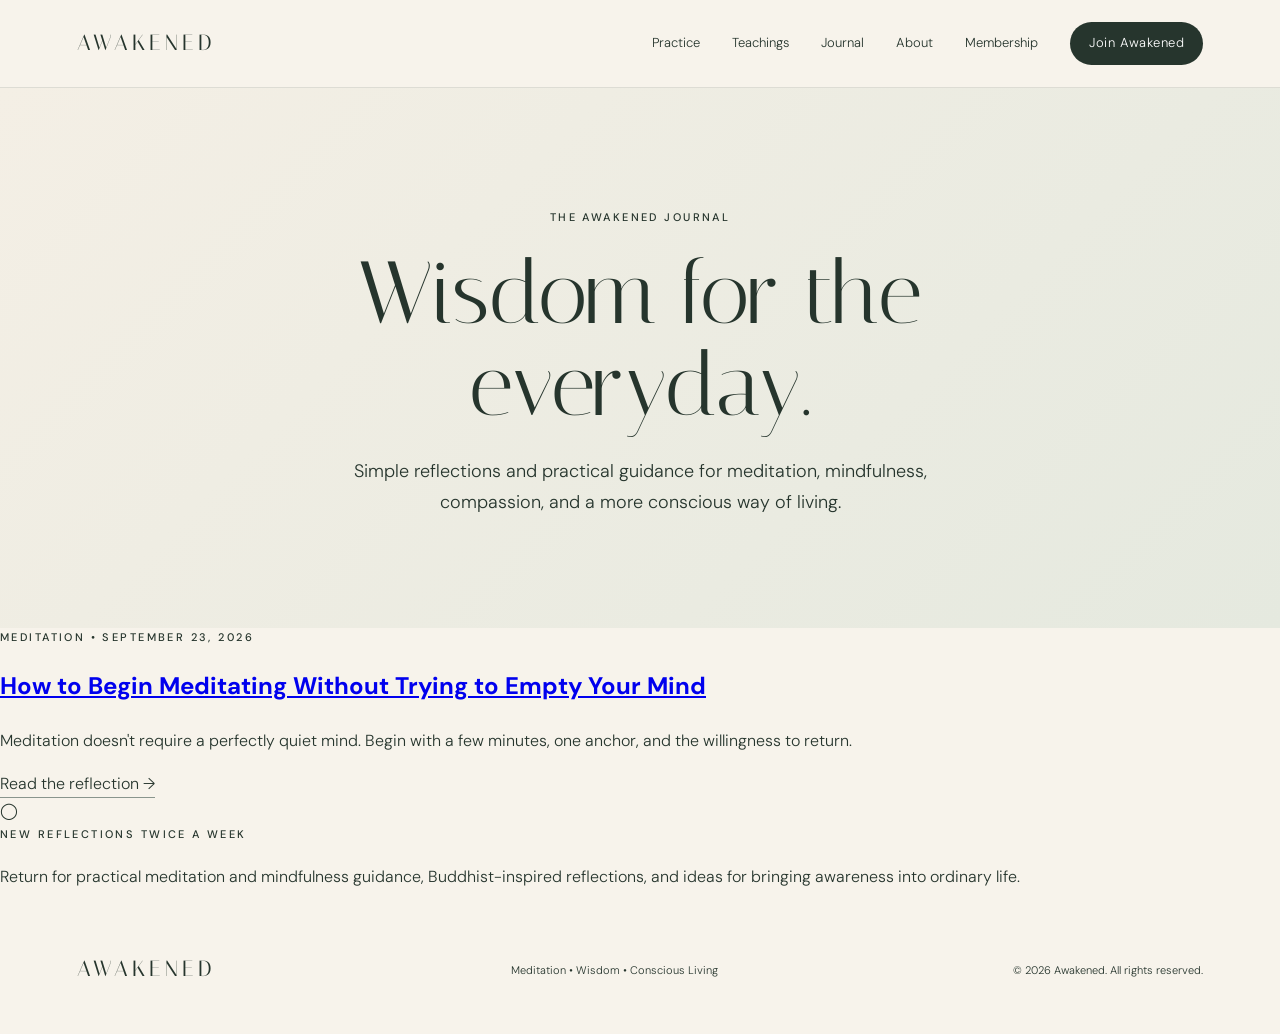
==== blog.html @ eaf8b945 "Add Awakened Journal: blog.html" ====
<!doctype html><html lang="en"><head><meta charset="utf-8"><meta name="viewport" content="width=device-width,initial-scale=1"><title>Journal | Awakened</title><meta name="description" content="Meditation, mindfulness, Buddhist-inspired wisdom and conscious living from Awakened."><link rel="stylesheet" href="styles.css"></head><body><header class="nav page-nav"><a class="brand" href="index.html">AWAKENED</a><button class="menu" aria-label="Open menu">☰</button><nav><a href="practice.html">Practice</a><a href="teachings.html">Teachings</a><a href="blog.html">Journal</a><a href="about.html">About</a><a href="membership.html">Membership</a><a class="pill small" href="membership.html">Join Awakened</a></nav></header><main><section class="page-hero"><p class="eyebrow">THE AWAKENED JOURNAL</p><h1>Wisdom for the everyday.</h1><p>Simple reflections and practical guidance for meditation, mindfulness, compassion, and a more conscious way of living.</p></section><section class="blog-index"><article class="blog-feature"><div><p class="eyebrow">MEDITATION • SEPTEMBER 23, 2026</p><h2><a href="blog/begin-meditating.html">How to Begin Meditating Without Trying to Empty Your Mind</a></h2><p>Meditation doesn't require a perfectly quiet mind. Begin with a few minutes, one anchor, and the willingness to return.</p><a class="text-link" href="blog/begin-meditating.html">Read the reflection →</a></div><div class="journal-mark">◯</div></article><div class="blog-coming"><p class="eyebrow">NEW REFLECTIONS TWICE A WEEK</p><p>Return for practical meditation and mindfulness guidance, Buddhist-inspired reflections, and ideas for bringing awareness into ordinary life.</p></div></section></main><footer><a class="brand" href="index.html">AWAKENED</a><p>Meditation • Wisdom • Conscious Living</p><p>© 2026 Awakened. All rights reserved.</p></footer><script src="script.js"></script></body></html>
---- styles.css ----
@import url('https://fonts.googleapis.com/css2?family=DM+Sans:wght@300;400;500&family=Italiana&display=swap');
:root{--ink:#26352d;--sage:#7f927f;--pale:#edf0e8;--sand:#e7ddcc;--cream:#f7f3eb;--white:#fff;--serif:'Italiana',serif;--sans:'DM Sans',sans-serif}*{box-sizing:border-box}html{scroll-behavior:smooth}body{margin:0;background:var(--cream);color:var(--ink);font-family:var(--sans);font-weight:300;line-height:1.7}.nav{height:88px;display:flex;align-items:center;justify-content:space-between;padding:0 6vw;border-bottom:1px solid rgba(38,53,45,.12);position:absolute;width:100%;z-index:5}.brand{font-family:var(--serif);font-size:22px;letter-spacing:.18em;color:var(--ink);text-decoration:none}.nav nav{display:flex;gap:32px;align-items:center}.nav nav a{color:var(--ink);text-decoration:none;font-size:13px}.menu{display:none;background:none;border:0;font-size:22px}.hero{min-height:760px;padding:190px 8vw 100px;position:relative;overflow:hidden;background:linear-gradient(110deg,#f4efe5 0%,#e9eadf 100%)}.hero-inner{max-width:760px;position:relative;z-index:2}.eyebrow{font-size:11px;letter-spacing:.22em;font-weight:500;margin:0 0 20px}.hero h1{font-family:var(--serif);font-size:clamp(55px,7vw,96px);line-height:1.02;font-weight:400;margin:0 0 30px}.hero h1 em{font-weight:400;color:var(--sage)}.lead{font-size:19px;max-width:570px}.actions{display:flex;gap:30px;align-items:center;margin-top:40px}.pill{display:inline-block;background:var(--ink);color:white!important;text-decoration:none;padding:15px 27px;border-radius:99px;font-size:13px;letter-spacing:.04em}.pill.small{padding:10px 19px}.text-link{color:var(--ink);text-decoration:none;border-bottom:1px solid #89958d;padding-bottom:3px}.orb{position:absolute;width:560px;height:560px;border-radius:50%;right:-90px;top:130px;background:radial-gradient(circle at 35% 35%,rgba(255,255,255,.9),rgba(127,146,127,.28));filter:blur(1px)}.intro{text-align:center;padding:120px 8vw;max-width:1050px;margin:auto}.intro h2,.section-head h2,.about h2,.membership h2,.newsletter h2{font-family:var(--serif);font-size:clamp(36px,4vw,57px);line-height:1.18;font-weight:400;margin:0 0 25px}.intro>p:last-child{max-width:680px;margin:25px auto 0}.cards-wrap{padding:100px 7vw;background:var(--pale)}.section-head{display:flex;justify-content:space-between;gap:50px;align-items:end;max-width:1200px;margin:auto}.section-head>p{max-width:390px}.cards{display:grid;grid-template-columns:repeat(3,1fr);max-width:1200px;margin:50px auto 0;border-top:1px solid #b8c1b7}.cards article{padding:38px 35px;border-right:1px solid #b8c1b7}.cards article:last-child{border:0}.cards span{font-size:11px}.icon{font-size:42px;margin:55px 0 20px}.cards h3,.member-card h3{font-family:var(--serif);font-size:30px;font-weight:400}.cards a{color:var(--ink);font-size:13px}.about{display:grid;grid-template-columns:1fr 1fr;gap:9vw;padding:130px 8vw;align-items:center}.portrait{min-height:580px;background:#d9ded4;display:flex;flex-direction:column;justify-content:center;align-items:center;text-align:center}.enso{font-size:160px;font-weight:100;line-height:1;color:#879687}.portrait p{font-size:12px;letter-spacing:.1em}.about>div:last-child{max-width:540px}.quote{background:var(--ink);color:white;text-align:center;padding:110px 8vw}.enso-small{font-size:60px;opacity:.5}.quote blockquote{font-family:var(--serif);font-size:clamp(35px,5vw,64px);max-width:900px;margin:25px auto;line-height:1.2}.membership{padding:120px 8vw;display:grid;grid-template-columns:1.2fr .8fr;gap:10vw;align-items:center}.membership>div:first-child{max-width:650px}.member-card{background:var(--sand);padding:50px}.member-card ul{padding:0;list-style:none;margin:30px 0}.member-card li{padding:10px 0;border-bottom:1px solid rgba(38,53,45,.15)}.member-card li:before{content:'✓';margin-right:12px}.full{display:block;text-align:center;margin:30px 0 15px}.member-card small{display:block;text-align:center}.newsletter{text-align:center;background:#899a89;color:white;padding:100px 8vw}.newsletter p{margin:12px auto 30px}.light{background:white;color:var(--ink)!important}footer{padding:45px 6vw;display:flex;justify-content:space-between;align-items:center;font-size:11px}footer p{margin:0}@media(max-width:800px){.nav nav{display:none}.nav nav.open{display:flex;position:absolute;top:88px;left:0;right:0;background:var(--cream);padding:30px;flex-direction:column}.menu{display:block}.hero{min-height:700px;padding-top:170px}.orb{width:350px;height:350px;right:-180px;top:300px}.section-head{display:block}.cards{grid-template-columns:1fr}.cards article{border-right:0;border-bottom:1px solid #b8c1b7}.about,.membership{grid-template-columns:1fr}.portrait{min-height:400px}.membership{gap:50px}footer{flex-direction:column;gap:15px;text-align:center}}
/* Interior pages */
.page-nav{position:relative;background:var(--cream)}
.page-hero{padding:120px 8vw 110px;text-align:center;background:linear-gradient(135deg,#f4efe5,#e5e9df)}
.page-hero h1{font-family:var(--serif);font-size:clamp(52px,7vw,88px);font-weight:400;line-height:1.05;margin:0 auto 25px;max-width:900px}
.page-hero>p:last-child{max-width:680px;margin:0 auto;font-size:18px}
.page-content{padding:100px 8vw 120px;max-width:1200px;margin:auto}
.page-cards{display:grid;grid-template-columns:repeat(3,1fr);gap:1px;background:#c7cec5;border:1px solid #c7cec5}
.page-cards article{background:var(--cream);padding:45px 38px;min-height:300px}
.page-cards span{font-size:11px;letter-spacing:.15em}
.page-cards h2{font-family:var(--serif);font-size:32px;font-weight:400;margin-top:65px}
.page-note{text-align:center;max-width:720px;margin:100px auto 0}
.page-note .enso-small{color:var(--sage)}
.page-note>p{font-family:var(--serif);font-size:30px;line-height:1.4;margin:15px 0 30px}
@media(max-width:800px){.page-hero{padding:90px 7vw 80px}.page-content{padding:70px 7vw 90px}.page-cards{grid-template-columns:1fr}.page-cards article{min-height:240px}.page-cards h2{margin-top:35px}.page-note{margin-top:70px}}

/* Practice library */
.practice-hero{padding-bottom:70px}.practice-filter{display:flex;flex-wrap:wrap;justify-content:center;gap:10px;margin-top:40px}.practice-filter a{border:1px solid rgba(38,53,45,.25);border-radius:99px;padding:8px 15px;color:var(--ink);text-decoration:none;font-size:12px;background:rgba(255,255,255,.3)}.practice-library{max-width:1200px;margin:auto;padding:80px 7vw 120px}.featured-practice{background:var(--ink);color:#fff;display:grid;grid-template-columns:1.15fr .85fr;min-height:430px;margin-bottom:110px}.featured-practice>div:first-child{padding:60px}.featured-practice h2,.library-heading h2,.practice-members h2{font-family:var(--serif);font-weight:400;font-size:clamp(36px,4vw,55px);line-height:1.15;margin:0 0 20px}.featured-practice p:not(.eyebrow){max-width:540px}.practice-art{display:flex;align-items:center;justify-content:center;background:#7f927f}.practice-circle{font-size:180px;font-weight:100;opacity:.55}.play-button{width:52px;height:52px;border-radius:50%;border:1px solid rgba(255,255,255,.6);background:transparent;color:white;font-size:16px;margin-top:25px;cursor:default}.audio-note{font-size:11px;margin-left:15px;opacity:.65}.practice-section{padding:85px 0;border-top:1px solid #c7cec5;scroll-margin-top:30px}.library-heading{display:grid;grid-template-columns:1fr .7fr;gap:70px;align-items:end;margin-bottom:40px}.library-heading p:last-child{max-width:400px}.meditation-grid{display:grid;grid-template-columns:repeat(3,1fr);gap:18px}.meditation-grid article{background:#fff;padding:32px;min-height:235px;position:relative;transition:transform .2s ease}.meditation-grid article:hover{transform:translateY(-3px)}.duration{font-size:10px;letter-spacing:.18em;color:var(--sage)}.meditation-grid h3{font-family:var(--serif);font-weight:400;font-size:27px;margin:45px 0 8px}.meditation-grid p{font-size:14px;margin:0 0 25px}.meditation-grid span{font-size:10px;text-transform:uppercase;letter-spacing:.14em}.practice-members{text-align:center;background:var(--sage);color:white;padding:100px 8vw}.practice-members p:not(.eyebrow){max-width:570px;margin:0 auto 30px}@media(max-width:800px){.featured-practice{grid-template-columns:1fr}.featured-practice>div:first-child{padding:40px 30px}.practice-art{min-height:250px}.library-heading{grid-template-columns:1fr;gap:10px}.meditation-grid{grid-template-columns:1fr}.practice-section{padding:60px 0}.practice-library{padding-top:50px}.featured-practice{margin-bottom:70px}}
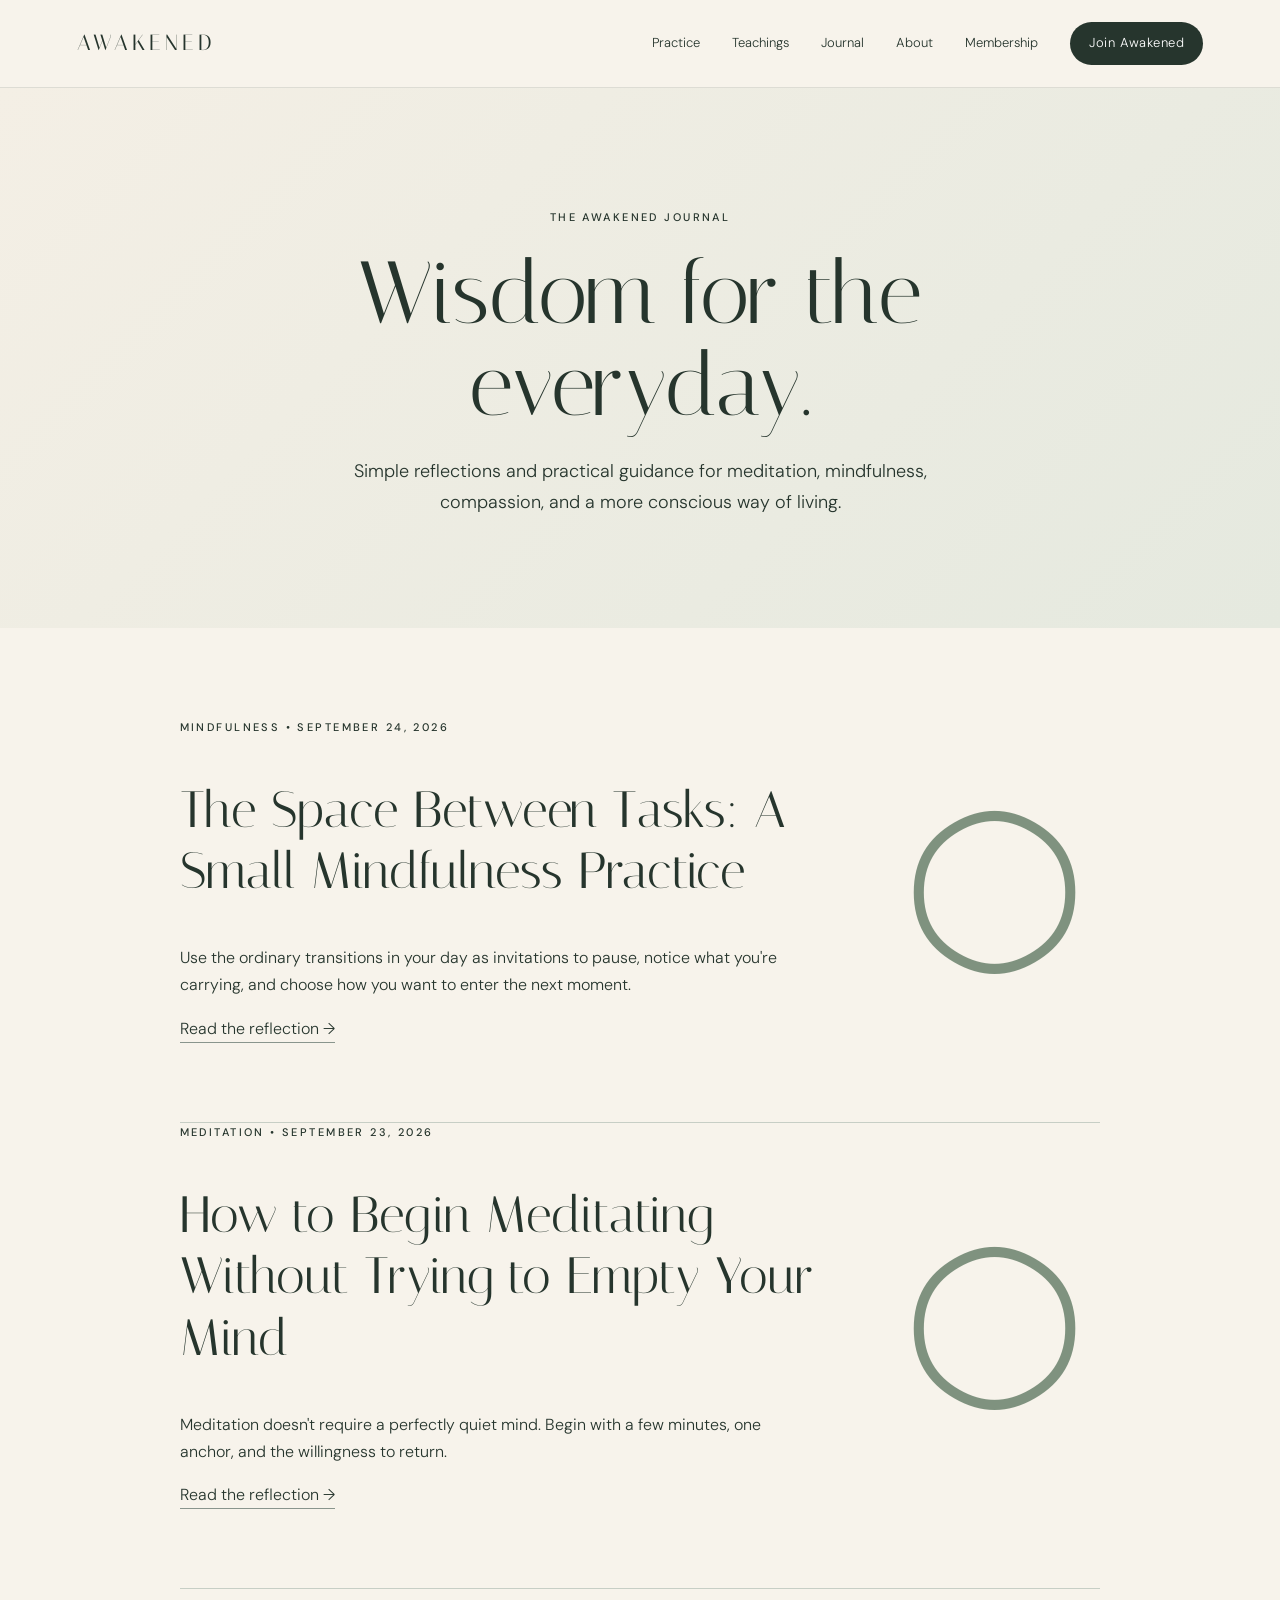
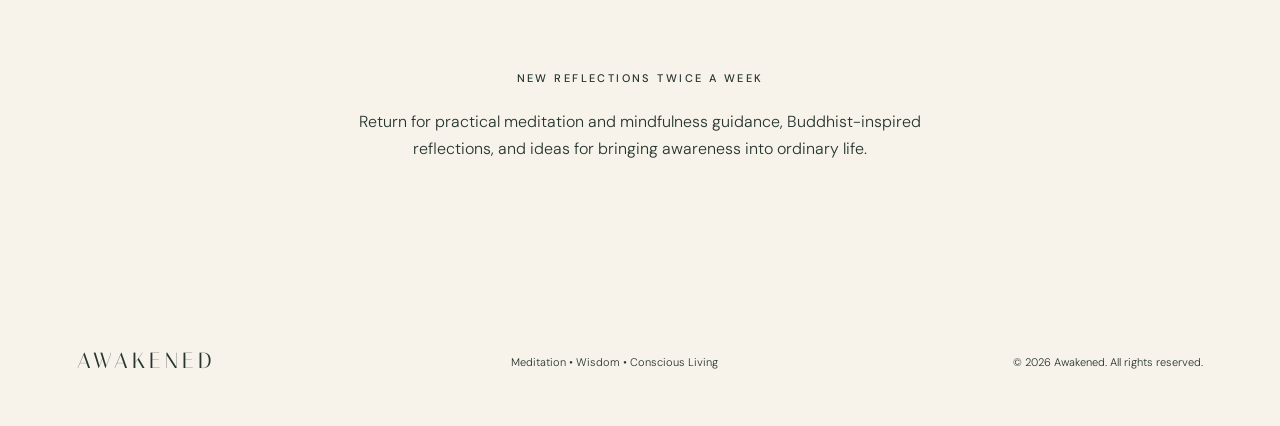
==== commit 6391f681: "Add latest mindfulness reflection to journal" ====
--- a/blog.html
+++ b/blog.html
@@ -1 +1 @@
-<!doctype html><html lang="en"><head><meta charset="utf-8"><meta name="viewport" content="width=device-width,initial-scale=1"><title>Journal | Awakened</title><meta name="description" content="Meditation, mindfulness, Buddhist-inspired wisdom and conscious living from Awakened."><link rel="stylesheet" href="styles.css"></head><body><header class="nav page-nav"><a class="brand" href="index.html">AWAKENED</a><button class="menu" aria-label="Open menu">☰</button><nav><a href="practice.html">Practice</a><a href="teachings.html">Teachings</a><a href="blog.html">Journal</a><a href="about.html">About</a><a href="membership.html">Membership</a><a class="pill small" href="membership.html">Join Awakened</a></nav></header><main><section class="page-hero"><p class="eyebrow">THE AWAKENED JOURNAL</p><h1>Wisdom for the everyday.</h1><p>Simple reflections and practical guidance for meditation, mindfulness, compassion, and a more conscious way of living.</p></section><section class="blog-index"><article class="blog-feature"><div><p class="eyebrow">MEDITATION • SEPTEMBER 23, 2026</p><h2><a href="blog/begin-meditating.html">How to Begin Meditating Without Trying to Empty Your Mind</a></h2><p>Meditation doesn't require a perfectly quiet mind. Begin with a few minutes, one anchor, and the willingness to return.</p><a class="text-link" href="blog/begin-meditating.html">Read the reflection →</a></div><div class="journal-mark">◯</div></article><div class="blog-coming"><p class="eyebrow">NEW REFLECTIONS TWICE A WEEK</p><p>Return for practical meditation and mindfulness guidance, Buddhist-inspired reflections, and ideas for bringing awareness into ordinary life.</p></div></section></main><footer><a class="brand" href="index.html">AWAKENED</a><p>Meditation • Wisdom • Conscious Living</p><p>© 2026 Awakened. All rights reserved.</p></footer><script src="script.js"></script></body></html>+<!doctype html><html lang="en"><head><meta charset="utf-8"><meta name="viewport" content="width=device-width,initial-scale=1"><title>Journal | Awakened</title><meta name="description" content="Meditation, mindfulness, Buddhist-inspired wisdom and conscious living from Awakened."><link rel="stylesheet" href="styles.css"></head><body><header class="nav page-nav"><a class="brand" href="index.html">AWAKENED</a><button class="menu" aria-label="Open menu">☰</button><nav><a href="practice.html">Practice</a><a href="teachings.html">Teachings</a><a href="blog.html">Journal</a><a href="about.html">About</a><a href="membership.html">Membership</a><a class="pill small" href="membership.html">Join Awakened</a></nav></header><main><section class="page-hero"><p class="eyebrow">THE AWAKENED JOURNAL</p><h1>Wisdom for the everyday.</h1><p>Simple reflections and practical guidance for meditation, mindfulness, compassion, and a more conscious way of living.</p></section><section class="blog-index"><article class="blog-feature"><div><p class="eyebrow">MINDFULNESS • SEPTEMBER 24, 2026</p><h2><a href="blog/mindful-transition-between-tasks.html">The Space Between Tasks: A Small Mindfulness Practice</a></h2><p>Use the ordinary transitions in your day as invitations to pause, notice what you're carrying, and choose how you want to enter the next moment.</p><a class="text-link" href="blog/mindful-transition-between-tasks.html">Read the reflection →</a></div><div class="journal-mark">◯</div></article><article class="blog-feature"><div><p class="eyebrow">MEDITATION • SEPTEMBER 23, 2026</p><h2><a href="blog/begin-meditating.html">How to Begin Meditating Without Trying to Empty Your Mind</a></h2><p>Meditation doesn't require a perfectly quiet mind. Begin with a few minutes, one anchor, and the willingness to return.</p><a class="text-link" href="blog/begin-meditating.html">Read the reflection →</a></div><div class="journal-mark">◯</div></article><div class="blog-coming"><p class="eyebrow">NEW REFLECTIONS TWICE A WEEK</p><p>Return for practical meditation and mindfulness guidance, Buddhist-inspired reflections, and ideas for bringing awareness into ordinary life.</p></div></section></main><footer><a class="brand" href="index.html">AWAKENED</a><p>Meditation • Wisdom • Conscious Living</p><p>© 2026 Awakened. All rights reserved.</p></footer><script src="script.js"></script></body></html>
--- a/styles.css
+++ b/styles.css
@@ -17,3 +17,6 @@
 
 /* Practice library */
 .practice-hero{padding-bottom:70px}.practice-filter{display:flex;flex-wrap:wrap;justify-content:center;gap:10px;margin-top:40px}.practice-filter a{border:1px solid rgba(38,53,45,.25);border-radius:99px;padding:8px 15px;color:var(--ink);text-decoration:none;font-size:12px;background:rgba(255,255,255,.3)}.practice-library{max-width:1200px;margin:auto;padding:80px 7vw 120px}.featured-practice{background:var(--ink);color:#fff;display:grid;grid-template-columns:1.15fr .85fr;min-height:430px;margin-bottom:110px}.featured-practice>div:first-child{padding:60px}.featured-practice h2,.library-heading h2,.practice-members h2{font-family:var(--serif);font-weight:400;font-size:clamp(36px,4vw,55px);line-height:1.15;margin:0 0 20px}.featured-practice p:not(.eyebrow){max-width:540px}.practice-art{display:flex;align-items:center;justify-content:center;background:#7f927f}.practice-circle{font-size:180px;font-weight:100;opacity:.55}.play-button{width:52px;height:52px;border-radius:50%;border:1px solid rgba(255,255,255,.6);background:transparent;color:white;font-size:16px;margin-top:25px;cursor:default}.audio-note{font-size:11px;margin-left:15px;opacity:.65}.practice-section{padding:85px 0;border-top:1px solid #c7cec5;scroll-margin-top:30px}.library-heading{display:grid;grid-template-columns:1fr .7fr;gap:70px;align-items:end;margin-bottom:40px}.library-heading p:last-child{max-width:400px}.meditation-grid{display:grid;grid-template-columns:repeat(3,1fr);gap:18px}.meditation-grid article{background:#fff;padding:32px;min-height:235px;position:relative;transition:transform .2s ease}.meditation-grid article:hover{transform:translateY(-3px)}.duration{font-size:10px;letter-spacing:.18em;color:var(--sage)}.meditation-grid h3{font-family:var(--serif);font-weight:400;font-size:27px;margin:45px 0 8px}.meditation-grid p{font-size:14px;margin:0 0 25px}.meditation-grid span{font-size:10px;text-transform:uppercase;letter-spacing:.14em}.practice-members{text-align:center;background:var(--sage);color:white;padding:100px 8vw}.practice-members p:not(.eyebrow){max-width:570px;margin:0 auto 30px}@media(max-width:800px){.featured-practice{grid-template-columns:1fr}.featured-practice>div:first-child{padding:40px 30px}.practice-art{min-height:250px}.library-heading{grid-template-columns:1fr;gap:10px}.meditation-grid{grid-template-columns:1fr}.practice-section{padding:60px 0}.practice-library{padding-top:50px}.featured-practice{margin-bottom:70px}}
+
+/* Journal */
+.blog-index{max-width:1100px;margin:auto;padding:90px 7vw 120px}.blog-feature{display:grid;grid-template-columns:1.5fr .5fr;gap:70px;align-items:center;border-bottom:1px solid #c7cec5;padding-bottom:80px}.blog-feature h2{font-family:var(--serif);font-size:clamp(35px,4vw,55px);font-weight:400;line-height:1.2}.blog-feature h2 a{color:var(--ink);text-decoration:none}.journal-mark{font-size:160px;text-align:center;color:var(--sage)}.blog-coming{max-width:620px;margin:80px auto 0;text-align:center}.article{max-width:900px;margin:auto;padding:110px 7vw}.article h1{font-family:var(--serif);font-size:clamp(45px,6vw,72px);font-weight:400;line-height:1.1;margin:15px 0 30px}.article-lead{font-size:20px;max-width:760px}.article-body{max-width:690px;margin:70px auto 0}.article-body h2{font-family:var(--serif);font-size:34px;font-weight:400;margin-top:55px}.article-body p{font-size:16px;line-height:1.9}.article-pause{background:var(--pale);padding:35px;margin:55px 0}.article-pause p:last-child{font-family:var(--serif);font-size:23px;line-height:1.5}.article-end{text-align:center;margin-top:90px}.article-end>div{font-size:70px;color:var(--sage)}.article-end>p{font-family:var(--serif);font-size:27px}@media(max-width:800px){.blog-feature{grid-template-columns:1fr}.journal-mark{display:none}.article{padding-top:80px}}
